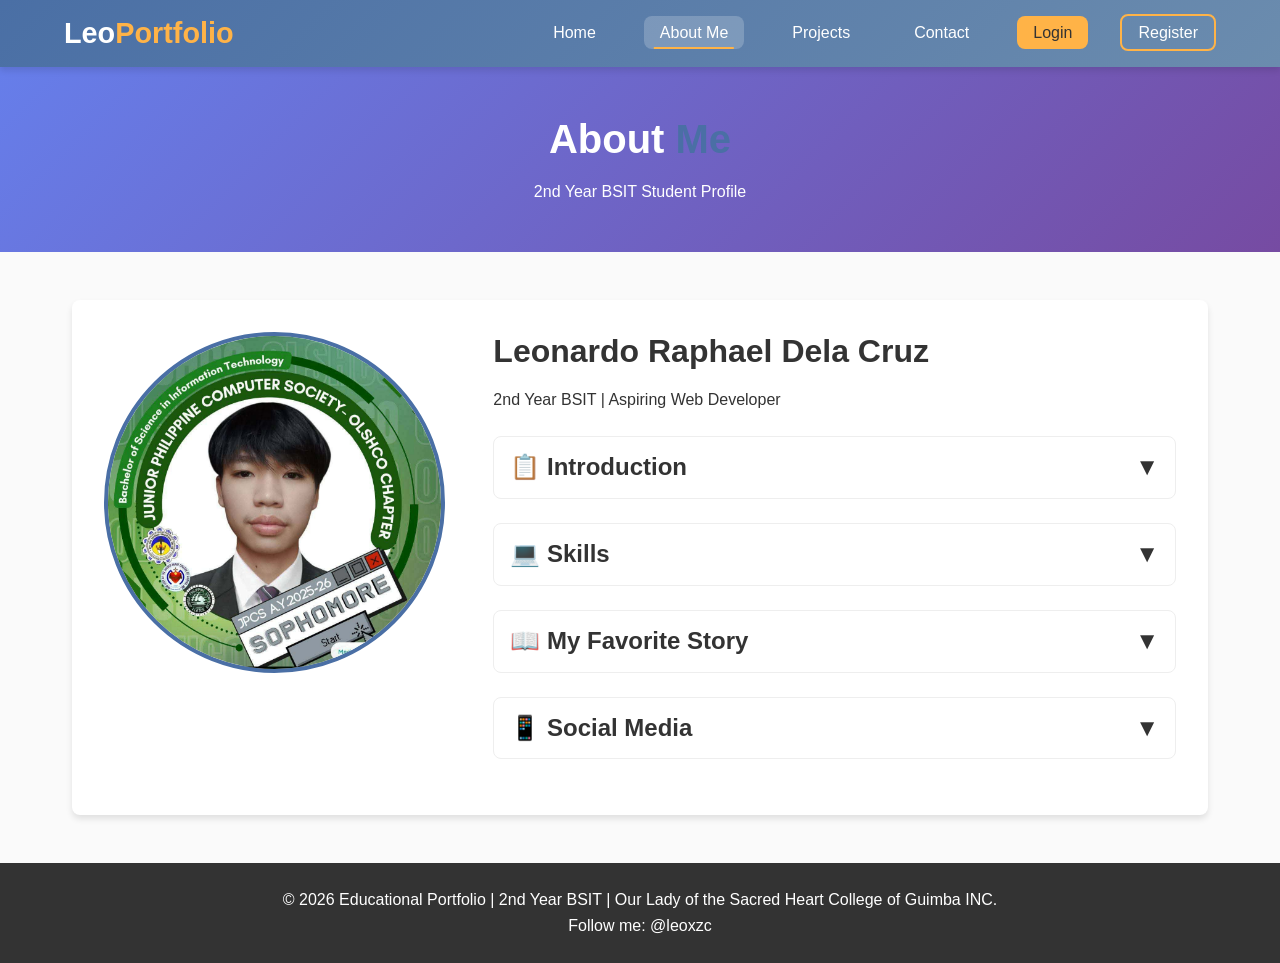
==== about.html @ 40b5273d "Add files via upload" ====
<!DOCTYPE html>
<html lang="en">
<head>
    <meta charset="UTF-8">
    <meta name="viewport" content="width=device-width, initial-scale=1.0">
    <title>About Me | Educational Portfolio</title>
    
    <!-- DISABLE CACHE -->
    <meta http-equiv="Cache-Control" content="no-cache, no-store, must-revalidate">
    <meta http-equiv="Pragma" content="no-cache">
    <meta http-equiv="Expires" content="0">
    
    <!-- MINIFIED CSS -->
    <link rel="stylesheet" href="css/styles.min.css">
</head>
<body>
    <header>
        <nav class="navbar">
            <div class="logo">
                <h2>Leo<span>Portfolio</span></h2>
            </div>
            <ul class="nav-links">
                <li><a href="index.html">Home</a></li>
                <li><a href="about.html" class="active">About Me</a></li>
                <li><a href="projects.html">Projects</a></li>
                <li><a href="contact.html">Contact</a></li>
                <li><a href="login.html" class="login-btn">Login</a></li>
                <li><a href="register.html" class="register-btn">Register</a></li>
            </ul>
            <div class="burger">
                <div class="line1"></div>
                <div class="line2"></div>
                <div class="line3"></div>
            </div>
        </nav>
    </header>

    <main>
        <section class="page-header">
            <h1>About <span class="highlight">Me</span></h1>
            <p>2nd Year BSIT Student Profile</p>
        </section>

        <section class="about-content">
            <div class="profile-card">
                <div class="profile-image">
                    <img src="images/profile.jpg" alt="Profile Picture" onerror="this.src='https://via.placeholder.com/300'">
                </div>
                <div class="profile-info">
                    <h2>Leonardo Raphael Dela Cruz</h2>
                    <p class="subtitle">2nd Year BSIT | Aspiring Web Developer</p>
                    
                    <div class="info-section" onclick="toggleSection(this)">
                        <h3>📋 Introduction <span class="toggle-icon">▼</span></h3>
                        <div class="section-content">
                            <p>I'm a 2nd Year BSIT student at Our Lady of the Sacred Heart College of Guimba INC. learning web development. This portfolio is part of my Web Systems course activity. I'm passionate about creating beautiful and functional websites that make a difference.</p>
                        </div>
                    </div>

                    <div class="info-section" onclick="toggleSection(this)">
                        <h3>💻 Skills <span class="toggle-icon">▼</span></h3>
                        <div class="section-content">
                            <ul class="skills-list">
                                <li>HTML5 & Semantic Markup</li>
                                <li>CSS3 & Flexbox/Grid</li>
                                <li>Responsive Web Design</li>
                                <li>JavaScript & DOM Manipulation</li>
                                <li>Basic PHP</li>
                                <li>Web Accessibility</li>
                            </ul>
                        </div>
                    </div>

                    <div class="info-section" onclick="toggleSection(this)">
                        <h3>📖 My Favorite Story <span class="toggle-icon">▼</span></h3>
                        <div class="section-content">
                            <p>"The Brave Little Seed" is my favorite story. It teaches us that even the smallest among us can achieve great things with courage and determination. The story of Lumo reminds me to keep pushing forward in my 2nd year studies.</p>
                            <a href="index.html#story-section" class="read-more">Read the story →</a>
                        </div>
                    </div>

                    <div class="info-section" onclick="toggleSection(this)">
                        <h3>📱 Social Media <span class="toggle-icon">▼</span></h3>
                        <div class="section-content">
                            <p>Follow me: @leoxzc</p>
                            <p>School: Our Lady of the Sacred Heart College of Guimba INC.</p>
                        </div>
                    </div>
                </div>
            </div>
        </section>
    </main>

    <footer>
        <p>© 2026 Educational Portfolio | 2nd Year BSIT | Our Lady of the Sacred Heart College of Guimba INC.</p>
        <p>Follow me: @leoxzc</p>
    </footer>

    <!-- MINIFIED JS -->
    <script src="js/script.min.js"></script>
</body>
</html>
---- css/styles.min.css ----
*{margin:0;padding:0;box-sizing:border-box}:root{--primary-color:#4a6fa5;--secondary-color:#6b8cae;--accent-color:#ffb347;--dark-color:#333;--light-color:#f4f4f4;--success-color:#28a745;--error-color:#dc3545;--text-color:#333;--border-radius:8px;--box-shadow:0 4px 6px rgba(0,0,0,0.1);--transition:all 0.3s ease}body{font-family:'Segoe UI',Tahoma,Geneva,Verdana,sans-serif;line-height:1.6;color:var(--text-color);background-color:#fafafa;min-height:100vh;display:flex;flex-direction:column}main{flex:1}h1,h2,h3,h4{margin-bottom:1rem;line-height:1.2}h1{font-size:2.5rem}h2{font-size:2rem}h3{font-size:1.5rem}.highlight{color:var(--primary-color);position:relative;display:inline-block}.highlight::after{content:'';position:absolute;bottom:0;left:0;width:100%;height:3px;background:var(--accent-color);transform:scaleX(0);transition:transform 0.3s ease}.highlight:hover::after{transform:scaleX(1)}.navbar{background:linear-gradient(135deg,var(--primary-color),var(--secondary-color));color:#fff;padding:1rem 5%;display:flex;justify-content:space-between;align-items:center;position:sticky;top:0;z-index:1000;box-shadow:var(--box-shadow)}.logo h2{font-size:1.8rem;margin:0}.logo span{color:var(--accent-color);font-weight:700}.nav-links{display:flex;list-style:none;gap:2rem}.nav-links a{color:#fff;text-decoration:none;font-weight:500;padding:0.5rem 1rem;border-radius:var(--border-radius);transition:var(--transition);position:relative}.nav-links a:hover,.nav-links a.active{background-color:rgba(255,255,255,0.2)}.nav-links a::before{content:'';position:absolute;bottom:0;left:50%;transform:translateX(-50%);width:0;height:2px;background-color:var(--accent-color);transition:width 0.3s ease}.nav-links a:hover::before,.nav-links a.active::before{width:80%}.login-btn{background-color:var(--accent-color);color:var(--dark-color)!important;font-weight:700}.login-btn:hover{background-color:#ffa01e!important;color:var(--dark-color)!important}.register-btn{background-color:transparent;border:2px solid var(--accent-color);color:#fff!important}.register-btn:hover{background-color:var(--accent-color);color:var(--dark-color)!important}.burger{display:none;cursor:pointer}.burger div{width:25px;height:3px;background-color:#fff;margin:5px;transition:var(--transition)}.hero{background:linear-gradient(rgba(0,0,0,0.7),rgba(0,0,0,0.7)),url('../images/hero-bg.jpg');background-size:cover;background-position:center;color:#fff;text-align:center;padding:5rem 2rem}.hero-content h1{font-size:3rem;margin-bottom:1rem;animation:fadeInUp 1s ease}.hero-content p{font-size:1.2rem;margin-bottom:2rem;animation:fadeInUp 1s ease 0.2s both}@keyframes fadeInUp{from{opacity:0;transform:translateY(20px)}to{opacity:1;transform:translateY(0)}}.btn{display:inline-block;padding:0.8rem 1.5rem;border:none;border-radius:var(--border-radius);cursor:pointer;text-decoration:none;font-weight:600;transition:var(--transition);margin:0.5rem}.primary-btn{background-color:var(--primary-color);color:#fff}.primary-btn:hover{background-color:#3d5a8a;transform:translateY(-2px);box-shadow:0 6px 12px rgba(0,0,0,0.2)}.secondary-btn{background-color:transparent;color:#fff;border:2px solid #fff}.secondary-btn:hover{background-color:#fff;color:var(--primary-color);transform:translateY(-2px)}.small-btn{padding:0.5rem 1rem;font-size:0.9rem}.features{display:grid;grid-template-columns:repeat(auto-fit,minmax(300px,1fr));gap:2rem;padding:4rem 5%;background-color:#fff}.feature-card{background:#fff;padding:2rem;border-radius:var(--border-radius);box-shadow:var(--box-shadow);cursor:pointer;transition:var(--transition);border:1px solid #eee}.feature-card:hover{transform:translateY(-5px);box-shadow:0 8px 16px rgba(0,0,0,0.1)}.feature-card h3{color:var(--primary-color);margin-bottom:1rem}.card-content{max-height:0;overflow:hidden;transition:max-height 0.3s ease-out}.card-content.show{max-height:200px;margin-top:1rem}.card-content.hidden{display:none}.story-preview{padding:4rem 5%;background:linear-gradient(135deg,#f5f7fa 0,#c3cfe2 100%)}.story-container{display:flex;align-items:center;gap:3rem;max-width:1200px;margin:0 auto}.story-image{flex:1;cursor:pointer;overflow:hidden;border-radius:var(--border-radius);box-shadow:var(--box-shadow)}.story-image img{width:100%;height:auto;transition:transform 0.5s ease}.story-image:hover img{transform:scale(1.05)}.story-text{flex:1}.page-header{text-align:center;padding:3rem 1rem;background:linear-gradient(135deg,#667eea 0,#764ba2 100%);color:#fff}.about-content{max-width:1200px;margin:3rem auto;padding:0 2rem}.profile-card{display:flex;gap:3rem;background:#fff;padding:2rem;border-radius:var(--border-radius);box-shadow:var(--box-shadow)}.profile-image{flex:1}.profile-image img{width:100%;border-radius:50%;border:4px solid var(--primary-color)}.profile-info{flex:2}.info-section{margin:1.5rem 0;padding:1rem;border:1px solid #eee;border-radius:var(--border-radius);cursor:pointer;transition:var(--transition)}.info-section:hover{background-color:#f9f9f9}.info-section h3{display:flex;justify-content:space-between;align-items:center;margin:0}.section-content{max-height:0;overflow:hidden;transition:max-height 0.3s ease-out}.section-content.show{max-height:300px;margin-top:1rem}.projects-grid{display:grid;grid-template-columns:repeat(auto-fit,minmax(350px,1fr));gap:2rem;padding:4rem 5%;background-color:#fff}.project-card{background:#fff;padding:2rem;border-radius:var(--border-radius);box-shadow:var(--box-shadow);position:relative;transition:var(--transition);border:1px solid #eee}.project-card:hover{transform:translateY(-5px);box-shadow:0 12px 24px rgba(0,0,0,0.15)}.project-badge{position:absolute;top:1rem;right:1rem;background:var(--accent-color);color:var(--dark-color);padding:0.3rem 0.8rem;border-radius:20px;font-size:0.8rem;font-weight:700}.project-tech{margin:1rem 0;display:flex;gap:0.5rem;flex-wrap:wrap}.project-tech span{background:#e9ecef;padding:0.2rem 0.8rem;border-radius:15px;font-size:0.8rem}.project-details{margin-top:1rem;padding:1rem;background:#f8f9fa;border-radius:var(--border-radius)}.project-details.hidden{display:none}.filter-section{text-align:center;padding:2rem}.filter-buttons{display:flex;justify-content:center;gap:1rem;margin-top:1rem}.filter-btn{padding:0.5rem 1.5rem;border:2px solid var(--primary-color);background:0 0;color:var(--primary-color);border-radius:25px;cursor:pointer;transition:var(--transition);font-weight:600}.filter-btn:hover,.filter-btn.active{background:var(--primary-color);color:#fff}.contact-container{display:grid;grid-template-columns:1fr 2fr;gap:3rem;max-width:1200px;margin:3rem auto;padding:0 2rem}.contact-info{display:flex;flex-direction:column;gap:1.5rem}.info-card{background:#fff;padding:2rem;border-radius:var(--border-radius);box-shadow:var(--box-shadow);text-align:center;transition:var(--transition)}.info-card:hover{transform:translateY(-5px);box-shadow:0 8px 16px rgba(0,0,0,0.1)}.info-card h3{color:var(--primary-color);margin-bottom:0.5rem}.contact-form-container{background:#fff;padding:2rem;border-radius:var(--border-radius);box-shadow:var(--box-shadow)}.form-group{margin-bottom:1.5rem}.form-group label{display:block;margin-bottom:0.5rem;font-weight:600;color:var(--dark-color)}.form-group input,.form-group textarea,.form-group select{width:100%;padding:0.8rem;border:2px solid #ddd;border-radius:var(--border-radius);transition:var(--transition);font-family:inherit}.form-group input:focus,.form-group textarea:focus,.form-group select:focus{outline:0;border-color:var(--primary-color);box-shadow:0 0 0 3px rgba(74,111,165,0.2)}.form-group input.error,.form-group textarea.error{border-color:var(--error-color)}.error-message{color:var(--error-color);font-size:0.85rem;margin-top:0.3rem;display:block}.success-message{background:var(--success-color);color:#fff;padding:1rem;border-radius:var(--border-radius);margin-top:1rem;text-align:center}.story-full{padding:4rem 5%;background:linear-gradient(135deg,#f5f7fa 0,#c3cfe2 100%)}.story-header{text-align:center;margin-bottom:3rem}.story-header h1{font-size:2.5rem;color:var(--primary-color);margin-bottom:0.5rem}.story-subtitle{font-size:1.2rem;color:var(--secondary-color)}.story-content{max-width:900px;margin:0 auto}.story-image-large{margin-bottom:2rem;border-radius:var(--border-radius);overflow:hidden;box-shadow:var(--box-shadow);cursor:pointer;position:relative}.story-image-large img{width:100%;height:auto;transition:transform 0.5s ease}.story-image-large:hover img{transform:scale(1.05)}.image-caption{text-align:center;margin-top:0.5rem;color:var(--primary-color);font-style:italic}.story-part{margin:1.5rem 0;padding:1.5rem;background:#fff;border-radius:var(--border-radius);box-shadow:var(--box-shadow);cursor:pointer;transition:var(--transition);border-left:4px solid transparent}.story-part:hover{transform:translateX(10px);border-left-color:var(--primary-color)}.story-part h3{display:flex;justify-content:space-between;align-items:center;margin:0;color:var(--primary-color)}.story-part-content{max-height:0;overflow:hidden;transition:max-height 0.5s ease-out}.story-part-content.show{max-height:500px;margin-top:1.5rem}.story-navigation{display:flex;justify-content:center;align-items:center;gap:2rem;margin:3rem 0}.story-moral{text-align:center;padding:2rem;background:linear-gradient(135deg,#667eea 0,#764ba2 100%);color:#fff;border-radius:var(--border-radius);margin:2rem 0}.story-quiz{background:#fff;padding:2rem;border-radius:var(--border-radius);box-shadow:var(--box-shadow);margin:2rem 0}.quiz-options{display:flex;gap:1rem;justify-content:center;margin:1rem 0}.quiz-option{padding:1rem 2rem;border:2px solid var(--primary-color);background:0 0;color:var(--primary-color);border-radius:var(--border-radius);cursor:pointer;transition:var(--transition);font-weight:600}.quiz-option:hover{background:var(--primary-color);color:#fff}.quiz-option.correct{background:var(--success-color);border-color:var(--success-color);color:#fff}.quiz-option.incorrect{background:var(--error-color);border-color:var(--error-color);color:#fff}.auth-container{display:flex;justify-content:center;align-items:center;min-height:calc(100vh - 200px);padding:2rem;background:linear-gradient(135deg,#f5f7fa 0,#c3cfe2 100%)}.auth-card{background:#fff;padding:2.5rem;border-radius:var(--border-radius);box-shadow:0 8px 24px rgba(0,0,0,0.15);width:100%;max-width:450px}.auth-card h2{text-align:center;color:var(--primary-color);margin-bottom:2rem}.auth-link{text-align:center;margin-top:1.5rem}.auth-link a{color:var(--primary-color);text-decoration:none;font-weight:600}.auth-link a:hover{text-decoration:underline}.auth-alternatives{text-align:center;margin-top:1.5rem;padding-top:1.5rem;border-top:1px solid #eee}.google-btn{background:#db4437;color:#fff;width:100%;margin-top:0.5rem}.google-btn:hover{background:#c23321}.message-box{margin-top:1rem;padding:1rem;border-radius:var(--border-radius);text-align:center}.message-box.success{background:var(--success-color);color:#fff}.message-box.error{background:var(--error-color);color:#fff}.hidden{display:none}footer{background:var(--dark-color);color:#fff;text-align:center;padding:1.5rem;margin-top:auto}.scroll-top-btn{position:fixed;bottom:20px;right:20px;width:50px;height:50px;border-radius:50%;background:var(--primary-color);color:#fff;border:none;cursor:pointer;display:none;font-size:24px;box-shadow:0 4px 6px rgba(0,0,0,0.1);z-index:999;transition:all 0.3s ease}.scroll-top-btn:hover{background:var(--secondary-color);transform:scale(1.1)}@media screen and (max-width:768px){h1{font-size:2rem}h2{font-size:1.5rem}.nav-links{position:absolute;right:0;top:70px;background:linear-gradient(135deg,var(--primary-color),var(--secondary-color));flex-direction:column;width:100%;align-items:center;padding:2rem 0;transform:translateY(-150%);transition:transform 0.3s ease-in;box-shadow:0 4px 6px rgba(0,0,0,0.1)}.nav-links.active{transform:translateY(0)}.burger{display:block}.story-container,.profile-card,.contact-container{flex-direction:column;grid-template-columns:1fr}.profile-card{flex-direction:column}.quiz-options{flex-direction:column}.hero-content h1{font-size:2rem}}@media (prefers-reduced-motion:reduce){*{animation-duration:.01ms!important;animation-iteration-count:1!important;transition-duration:.01ms!important}}:focus{outline:3px solid var(--accent-color);outline-offset:2px}.skip-link{position:absolute;top:-40px;left:0;background:var(--primary-color);color:#fff;padding:8px;z-index:1001}.skip-link:focus{top:0}
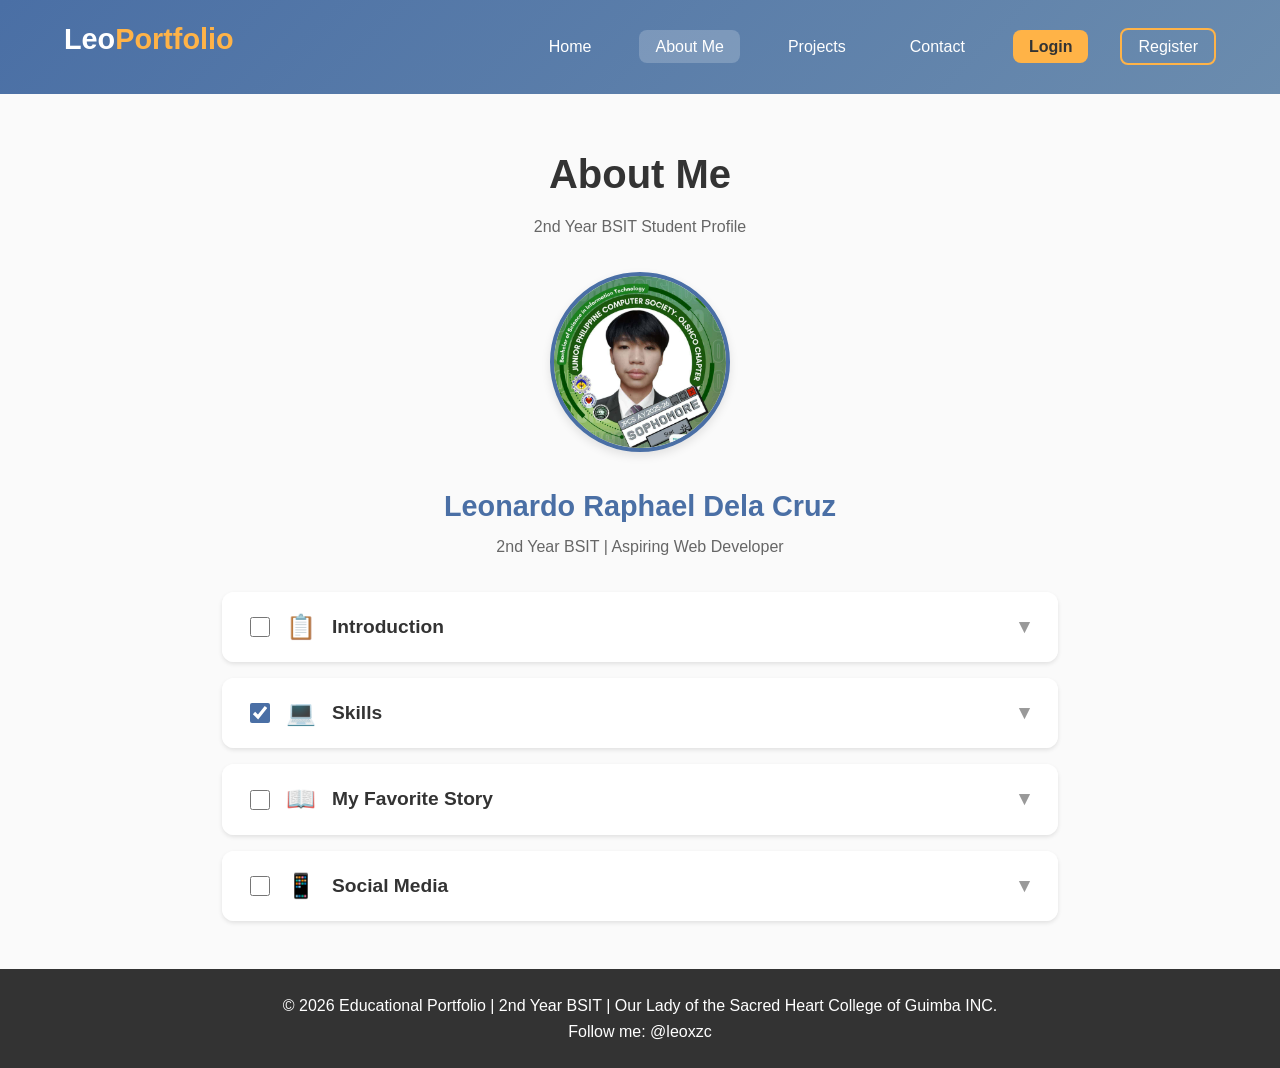
==== commit 4e37cb63: "Add files via upload Initial commit - all files" ====
--- a/about.html
+++ b/about.html
@@ -4,14 +4,128 @@
     <meta charset="UTF-8">
     <meta name="viewport" content="width=device-width, initial-scale=1.0">
     <title>About Me | Educational Portfolio</title>
-    
-    <!-- DISABLE CACHE -->
     <meta http-equiv="Cache-Control" content="no-cache, no-store, must-revalidate">
-    <meta http-equiv="Pragma" content="no-cache">
-    <meta http-equiv="Expires" content="0">
-    
-    <!-- MINIFIED CSS -->
     <link rel="stylesheet" href="css/styles.min.css">
+    <style>
+        .about-container {
+            max-width: 900px;
+            margin: 3rem auto;
+            padding: 0 2rem;
+        }
+        .about-header {
+            text-align: center;
+            margin-bottom: 2rem;
+        }
+        .about-header h1 {
+            font-size: 2.5rem;
+            color: #333;
+            margin-bottom: 0.5rem;
+        }
+        .about-header .subtitle {
+            color: #666;
+            font-size: 1rem;
+        }
+        .profile-image {
+            text-align: center;
+            margin-bottom: 1.5rem;
+        }
+        .profile-image img {
+            width: 180px;
+            height: 180px;
+            border-radius: 50%;
+            object-fit: cover;
+            border: 4px solid #4a6fa5;
+            box-shadow: 0 4px 10px rgba(0,0,0,0.1);
+        }
+        .profile-info {
+            text-align: center;
+            margin-bottom: 2rem;
+        }
+        .profile-info h2 {
+            color: #4a6fa5;
+            font-size: 1.8rem;
+            margin-bottom: 0.3rem;
+        }
+        .profile-info p {
+            color: #666;
+            font-size: 1rem;
+        }
+        .about-section {
+            background: white;
+            border-radius: 12px;
+            margin-bottom: 1rem;
+            box-shadow: 0 2px 4px rgba(0,0,0,0.1);
+            overflow: hidden;
+        }
+        .section-header {
+            display: flex;
+            align-items: center;
+            padding: 1rem 1.5rem;
+            cursor: pointer;
+            background: white;
+            transition: background 0.3s;
+            border-left: 4px solid transparent;
+        }
+        .section-header:hover {
+            background: #f8f9ff;
+            border-left-color: #4a6fa5;
+        }
+        .section-header .icon {
+            font-size: 1.5rem;
+            margin-right: 1rem;
+        }
+        .section-header h3 {
+            flex: 1;
+            margin: 0;
+            font-size: 1.2rem;
+            color: #333;
+        }
+        .section-header .toggle-icon {
+            font-size: 1.2rem;
+            color: #999;
+            transition: transform 0.3s;
+        }
+        .section-header .toggle-icon.rotated {
+            transform: rotate(180deg);
+        }
+        .section-header .checkbox {
+            width: 20px;
+            height: 20px;
+            margin-right: 1rem;
+            cursor: pointer;
+            accent-color: #4a6fa5;
+        }
+        .section-content {
+            display: none;
+            padding: 1rem 1.5rem 1.5rem 1.5rem;
+            border-top: 1px solid #eee;
+            background: #fafafa;
+        }
+        .section-content.show {
+            display: block;
+        }
+        .section-content p {
+            line-height: 1.8;
+            color: #444;
+        }
+        .section-content ul {
+            padding-left: 1.5rem;
+        }
+        .section-content li {
+            padding: 0.3rem 0;
+            color: #444;
+        }
+        .read-more {
+            display: inline-block;
+            margin-top: 0.5rem;
+            color: #4a6fa5;
+            text-decoration: none;
+            font-weight: 600;
+        }
+        .read-more:hover {
+            text-decoration: underline;
+        }
+    </style>
 </head>
 <body>
     <header>
@@ -36,59 +150,83 @@
     </header>
 
     <main>
-        <section class="page-header">
-            <h1>About <span class="highlight">Me</span></h1>
-            <p>2nd Year BSIT Student Profile</p>
-        </section>
-
-        <section class="about-content">
-            <div class="profile-card">
-                <div class="profile-image">
-                    <img src="images/profile.jpg" alt="Profile Picture" onerror="this.src='https://via.placeholder.com/300'">
-                </div>
-                <div class="profile-info">
-                    <h2>Leonardo Raphael Dela Cruz</h2>
-                    <p class="subtitle">2nd Year BSIT | Aspiring Web Developer</p>
-                    
-                    <div class="info-section" onclick="toggleSection(this)">
-                        <h3>📋 Introduction <span class="toggle-icon">▼</span></h3>
-                        <div class="section-content">
-                            <p>I'm a 2nd Year BSIT student at Our Lady of the Sacred Heart College of Guimba INC. learning web development. This portfolio is part of my Web Systems course activity. I'm passionate about creating beautiful and functional websites that make a difference.</p>
-                        </div>
-                    </div>
-
-                    <div class="info-section" onclick="toggleSection(this)">
-                        <h3>💻 Skills <span class="toggle-icon">▼</span></h3>
-                        <div class="section-content">
-                            <ul class="skills-list">
-                                <li>HTML5 & Semantic Markup</li>
-                                <li>CSS3 & Flexbox/Grid</li>
-                                <li>Responsive Web Design</li>
-                                <li>JavaScript & DOM Manipulation</li>
-                                <li>Basic PHP</li>
-                                <li>Web Accessibility</li>
-                            </ul>
-                        </div>
-                    </div>
-
-                    <div class="info-section" onclick="toggleSection(this)">
-                        <h3>📖 My Favorite Story <span class="toggle-icon">▼</span></h3>
-                        <div class="section-content">
-                            <p>"The Brave Little Seed" is my favorite story. It teaches us that even the smallest among us can achieve great things with courage and determination. The story of Lumo reminds me to keep pushing forward in my 2nd year studies.</p>
-                            <a href="index.html#story-section" class="read-more">Read the story →</a>
-                        </div>
-                    </div>
-
-                    <div class="info-section" onclick="toggleSection(this)">
-                        <h3>📱 Social Media <span class="toggle-icon">▼</span></h3>
-                        <div class="section-content">
-                            <p>Follow me: @leoxzc</p>
-                            <p>School: Our Lady of the Sacred Heart College of Guimba INC.</p>
-                        </div>
-                    </div>
-                </div>
-            </div>
-        </section>
+        <div class="about-container">
+            <div class="about-header">
+                <h1>About Me</h1>
+                <p class="subtitle">2nd Year BSIT Student Profile</p>
+            </div>
+
+            <!-- PROFILE IMAGE -->
+            <div class="profile-image">
+                <img src="images/profile.jpg" alt="Profile Picture" onerror="this.src='https://via.placeholder.com/180x180?text=Profile'">
+            </div>
+
+            <div class="profile-info">
+                <h2>Leonardo Raphael Dela Cruz</h2>
+                <p>2nd Year BSIT | Aspiring Web Developer</p>
+            </div>
+
+            <!-- INTRODUCTION SECTION -->
+            <div class="about-section">
+                <div class="section-header" onclick="toggleSection(this)">
+                    <input type="checkbox" class="checkbox" onclick="event.stopPropagation()">
+                    <span class="icon">📋</span>
+                    <h3>Introduction</h3>
+                    <span class="toggle-icon">▼</span>
+                </div>
+                <div class="section-content">
+                    <p>I'm a 2nd Year BSIT student at Our Lady of the Sacred Heart College of Guimba INC. learning web development. This portfolio is part of my Web Systems course activity. I'm passionate about creating beautiful and functional websites that make a difference.</p>
+                </div>
+            </div>
+
+            <!-- SKILLS SECTION -->
+            <div class="about-section">
+                <div class="section-header" onclick="toggleSection(this)">
+                    <input type="checkbox" class="checkbox" checked onclick="event.stopPropagation()">
+                    <span class="icon">💻</span>
+                    <h3>Skills</h3>
+                    <span class="toggle-icon">▼</span>
+                </div>
+                <div class="section-content">
+                    <ul>
+                        <li>HTML5 & Semantic Markup</li>
+                        <li>CSS3 & Flexbox/Grid</li>
+                        <li>Responsive Web Design</li>
+                        <li>JavaScript & DOM Manipulation</li>
+                        <li>Basic PHP</li>
+                        <li>Web Accessibility</li>
+                    </ul>
+                </div>
+            </div>
+
+            <!-- MY FAVORITE STORY SECTION -->
+            <div class="about-section">
+                <div class="section-header" onclick="toggleSection(this)">
+                    <input type="checkbox" class="checkbox" onclick="event.stopPropagation()">
+                    <span class="icon">📖</span>
+                    <h3>My Favorite Story</h3>
+                    <span class="toggle-icon">▼</span>
+                </div>
+                <div class="section-content">
+                    <p>"The Brave Little Seed" is my favorite story. It teaches us that even the smallest among us can achieve great things with courage and determination.</p>
+                    <a href="story.html" class="read-more">Read the story →</a>
+                </div>
+            </div>
+
+            <!-- SOCIAL MEDIA SECTION -->
+            <div class="about-section">
+                <div class="section-header" onclick="toggleSection(this)">
+                    <input type="checkbox" class="checkbox" onclick="event.stopPropagation()">
+                    <span class="icon">📱</span>
+                    <h3>Social Media</h3>
+                    <span class="toggle-icon">▼</span>
+                </div>
+                <div class="section-content">
+                    <p>Follow me: @leoxzc</p>
+                    <p>School: Our Lady of the Sacred Heart College of Guimba INC.</p>
+                </div>
+            </div>
+        </div>
     </main>
 
     <footer>
@@ -96,7 +234,23 @@
         <p>Follow me: @leoxzc</p>
     </footer>
 
-    <!-- MINIFIED JS -->
     <script src="js/script.min.js"></script>
+    <script>
+        function toggleSection(header) {
+            const content = header.nextElementSibling;
+            const icon = header.querySelector('.toggle-icon');
+            
+            if (content) {
+                content.classList.toggle('show');
+                if (icon) {
+                    icon.classList.toggle('rotated');
+                }
+            }
+        }
+
+        document.querySelector('.burger')?.addEventListener('click', function() {
+            document.querySelector('.nav-links').classList.toggle('active');
+        });
+    </script>
 </body>
 </html>
--- a/css/styles.min.css
+++ b/css/styles.min.css
@@ -1 +1 @@
-*{margin:0;padding:0;box-sizing:border-box}:root{--primary-color:#4a6fa5;--secondary-color:#6b8cae;--accent-color:#ffb347;--dark-color:#333;--light-color:#f4f4f4;--success-color:#28a745;--error-color:#dc3545;--text-color:#333;--border-radius:8px;--box-shadow:0 4px 6px rgba(0,0,0,0.1);--transition:all 0.3s ease}body{font-family:'Segoe UI',Tahoma,Geneva,Verdana,sans-serif;line-height:1.6;color:var(--text-color);background-color:#fafafa;min-height:100vh;display:flex;flex-direction:column}main{flex:1}h1,h2,h3,h4{margin-bottom:1rem;line-height:1.2}h1{font-size:2.5rem}h2{font-size:2rem}h3{font-size:1.5rem}.highlight{color:var(--primary-color);position:relative;display:inline-block}.highlight::after{content:'';position:absolute;bottom:0;left:0;width:100%;height:3px;background:var(--accent-color);transform:scaleX(0);transition:transform 0.3s ease}.highlight:hover::after{transform:scaleX(1)}.navbar{background:linear-gradient(135deg,var(--primary-color),var(--secondary-color));color:#fff;padding:1rem 5%;display:flex;justify-content:space-between;align-items:center;position:sticky;top:0;z-index:1000;box-shadow:var(--box-shadow)}.logo h2{font-size:1.8rem;margin:0}.logo span{color:var(--accent-color);font-weight:700}.nav-links{display:flex;list-style:none;gap:2rem}.nav-links a{color:#fff;text-decoration:none;font-weight:500;padding:0.5rem 1rem;border-radius:var(--border-radius);transition:var(--transition);position:relative}.nav-links a:hover,.nav-links a.active{background-color:rgba(255,255,255,0.2)}.nav-links a::before{content:'';position:absolute;bottom:0;left:50%;transform:translateX(-50%);width:0;height:2px;background-color:var(--accent-color);transition:width 0.3s ease}.nav-links a:hover::before,.nav-links a.active::before{width:80%}.login-btn{background-color:var(--accent-color);color:var(--dark-color)!important;font-weight:700}.login-btn:hover{background-color:#ffa01e!important;color:var(--dark-color)!important}.register-btn{background-color:transparent;border:2px solid var(--accent-color);color:#fff!important}.register-btn:hover{background-color:var(--accent-color);color:var(--dark-color)!important}.burger{display:none;cursor:pointer}.burger div{width:25px;height:3px;background-color:#fff;margin:5px;transition:var(--transition)}.hero{background:linear-gradient(rgba(0,0,0,0.7),rgba(0,0,0,0.7)),url('../images/hero-bg.jpg');background-size:cover;background-position:center;color:#fff;text-align:center;padding:5rem 2rem}.hero-content h1{font-size:3rem;margin-bottom:1rem;animation:fadeInUp 1s ease}.hero-content p{font-size:1.2rem;margin-bottom:2rem;animation:fadeInUp 1s ease 0.2s both}@keyframes fadeInUp{from{opacity:0;transform:translateY(20px)}to{opacity:1;transform:translateY(0)}}.btn{display:inline-block;padding:0.8rem 1.5rem;border:none;border-radius:var(--border-radius);cursor:pointer;text-decoration:none;font-weight:600;transition:var(--transition);margin:0.5rem}.primary-btn{background-color:var(--primary-color);color:#fff}.primary-btn:hover{background-color:#3d5a8a;transform:translateY(-2px);box-shadow:0 6px 12px rgba(0,0,0,0.2)}.secondary-btn{background-color:transparent;color:#fff;border:2px solid #fff}.secondary-btn:hover{background-color:#fff;color:var(--primary-color);transform:translateY(-2px)}.small-btn{padding:0.5rem 1rem;font-size:0.9rem}.features{display:grid;grid-template-columns:repeat(auto-fit,minmax(300px,1fr));gap:2rem;padding:4rem 5%;background-color:#fff}.feature-card{background:#fff;padding:2rem;border-radius:var(--border-radius);box-shadow:var(--box-shadow);cursor:pointer;transition:var(--transition);border:1px solid #eee}.feature-card:hover{transform:translateY(-5px);box-shadow:0 8px 16px rgba(0,0,0,0.1)}.feature-card h3{color:var(--primary-color);margin-bottom:1rem}.card-content{max-height:0;overflow:hidden;transition:max-height 0.3s ease-out}.card-content.show{max-height:200px;margin-top:1rem}.card-content.hidden{display:none}.story-preview{padding:4rem 5%;background:linear-gradient(135deg,#f5f7fa 0,#c3cfe2 100%)}.story-container{display:flex;align-items:center;gap:3rem;max-width:1200px;margin:0 auto}.story-image{flex:1;cursor:pointer;overflow:hidden;border-radius:var(--border-radius);box-shadow:var(--box-shadow)}.story-image img{width:100%;height:auto;transition:transform 0.5s ease}.story-image:hover img{transform:scale(1.05)}.story-text{flex:1}.page-header{text-align:center;padding:3rem 1rem;background:linear-gradient(135deg,#667eea 0,#764ba2 100%);color:#fff}.about-content{max-width:1200px;margin:3rem auto;padding:0 2rem}.profile-card{display:flex;gap:3rem;background:#fff;padding:2rem;border-radius:var(--border-radius);box-shadow:var(--box-shadow)}.profile-image{flex:1}.profile-image img{width:100%;border-radius:50%;border:4px solid var(--primary-color)}.profile-info{flex:2}.info-section{margin:1.5rem 0;padding:1rem;border:1px solid #eee;border-radius:var(--border-radius);cursor:pointer;transition:var(--transition)}.info-section:hover{background-color:#f9f9f9}.info-section h3{display:flex;justify-content:space-between;align-items:center;margin:0}.section-content{max-height:0;overflow:hidden;transition:max-height 0.3s ease-out}.section-content.show{max-height:300px;margin-top:1rem}.projects-grid{display:grid;grid-template-columns:repeat(auto-fit,minmax(350px,1fr));gap:2rem;padding:4rem 5%;background-color:#fff}.project-card{background:#fff;padding:2rem;border-radius:var(--border-radius);box-shadow:var(--box-shadow);position:relative;transition:var(--transition);border:1px solid #eee}.project-card:hover{transform:translateY(-5px);box-shadow:0 12px 24px rgba(0,0,0,0.15)}.project-badge{position:absolute;top:1rem;right:1rem;background:var(--accent-color);color:var(--dark-color);padding:0.3rem 0.8rem;border-radius:20px;font-size:0.8rem;font-weight:700}.project-tech{margin:1rem 0;display:flex;gap:0.5rem;flex-wrap:wrap}.project-tech span{background:#e9ecef;padding:0.2rem 0.8rem;border-radius:15px;font-size:0.8rem}.project-details{margin-top:1rem;padding:1rem;background:#f8f9fa;border-radius:var(--border-radius)}.project-details.hidden{display:none}.filter-section{text-align:center;padding:2rem}.filter-buttons{display:flex;justify-content:center;gap:1rem;margin-top:1rem}.filter-btn{padding:0.5rem 1.5rem;border:2px solid var(--primary-color);background:0 0;color:var(--primary-color);border-radius:25px;cursor:pointer;transition:var(--transition);font-weight:600}.filter-btn:hover,.filter-btn.active{background:var(--primary-color);color:#fff}.contact-container{display:grid;grid-template-columns:1fr 2fr;gap:3rem;max-width:1200px;margin:3rem auto;padding:0 2rem}.contact-info{display:flex;flex-direction:column;gap:1.5rem}.info-card{background:#fff;padding:2rem;border-radius:var(--border-radius);box-shadow:var(--box-shadow);text-align:center;transition:var(--transition)}.info-card:hover{transform:translateY(-5px);box-shadow:0 8px 16px rgba(0,0,0,0.1)}.info-card h3{color:var(--primary-color);margin-bottom:0.5rem}.contact-form-container{background:#fff;padding:2rem;border-radius:var(--border-radius);box-shadow:var(--box-shadow)}.form-group{margin-bottom:1.5rem}.form-group label{display:block;margin-bottom:0.5rem;font-weight:600;color:var(--dark-color)}.form-group input,.form-group textarea,.form-group select{width:100%;padding:0.8rem;border:2px solid #ddd;border-radius:var(--border-radius);transition:var(--transition);font-family:inherit}.form-group input:focus,.form-group textarea:focus,.form-group select:focus{outline:0;border-color:var(--primary-color);box-shadow:0 0 0 3px rgba(74,111,165,0.2)}.form-group input.error,.form-group textarea.error{border-color:var(--error-color)}.error-message{color:var(--error-color);font-size:0.85rem;margin-top:0.3rem;display:block}.success-message{background:var(--success-color);color:#fff;padding:1rem;border-radius:var(--border-radius);margin-top:1rem;text-align:center}.story-full{padding:4rem 5%;background:linear-gradient(135deg,#f5f7fa 0,#c3cfe2 100%)}.story-header{text-align:center;margin-bottom:3rem}.story-header h1{font-size:2.5rem;color:var(--primary-color);margin-bottom:0.5rem}.story-subtitle{font-size:1.2rem;color:var(--secondary-color)}.story-content{max-width:900px;margin:0 auto}.story-image-large{margin-bottom:2rem;border-radius:var(--border-radius);overflow:hidden;box-shadow:var(--box-shadow);cursor:pointer;position:relative}.story-image-large img{width:100%;height:auto;transition:transform 0.5s ease}.story-image-large:hover img{transform:scale(1.05)}.image-caption{text-align:center;margin-top:0.5rem;color:var(--primary-color);font-style:italic}.story-part{margin:1.5rem 0;padding:1.5rem;background:#fff;border-radius:var(--border-radius);box-shadow:var(--box-shadow);cursor:pointer;transition:var(--transition);border-left:4px solid transparent}.story-part:hover{transform:translateX(10px);border-left-color:var(--primary-color)}.story-part h3{display:flex;justify-content:space-between;align-items:center;margin:0;color:var(--primary-color)}.story-part-content{max-height:0;overflow:hidden;transition:max-height 0.5s ease-out}.story-part-content.show{max-height:500px;margin-top:1.5rem}.story-navigation{display:flex;justify-content:center;align-items:center;gap:2rem;margin:3rem 0}.story-moral{text-align:center;padding:2rem;background:linear-gradient(135deg,#667eea 0,#764ba2 100%);color:#fff;border-radius:var(--border-radius);margin:2rem 0}.story-quiz{background:#fff;padding:2rem;border-radius:var(--border-radius);box-shadow:var(--box-shadow);margin:2rem 0}.quiz-options{display:flex;gap:1rem;justify-content:center;margin:1rem 0}.quiz-option{padding:1rem 2rem;border:2px solid var(--primary-color);background:0 0;color:var(--primary-color);border-radius:var(--border-radius);cursor:pointer;transition:var(--transition);font-weight:600}.quiz-option:hover{background:var(--primary-color);color:#fff}.quiz-option.correct{background:var(--success-color);border-color:var(--success-color);color:#fff}.quiz-option.incorrect{background:var(--error-color);border-color:var(--error-color);color:#fff}.auth-container{display:flex;justify-content:center;align-items:center;min-height:calc(100vh - 200px);padding:2rem;background:linear-gradient(135deg,#f5f7fa 0,#c3cfe2 100%)}.auth-card{background:#fff;padding:2.5rem;border-radius:var(--border-radius);box-shadow:0 8px 24px rgba(0,0,0,0.15);width:100%;max-width:450px}.auth-card h2{text-align:center;color:var(--primary-color);margin-bottom:2rem}.auth-link{text-align:center;margin-top:1.5rem}.auth-link a{color:var(--primary-color);text-decoration:none;font-weight:600}.auth-link a:hover{text-decoration:underline}.auth-alternatives{text-align:center;margin-top:1.5rem;padding-top:1.5rem;border-top:1px solid #eee}.google-btn{background:#db4437;color:#fff;width:100%;margin-top:0.5rem}.google-btn:hover{background:#c23321}.message-box{margin-top:1rem;padding:1rem;border-radius:var(--border-radius);text-align:center}.message-box.success{background:var(--success-color);color:#fff}.message-box.error{background:var(--error-color);color:#fff}.hidden{display:none}footer{background:var(--dark-color);color:#fff;text-align:center;padding:1.5rem;margin-top:auto}.scroll-top-btn{position:fixed;bottom:20px;right:20px;width:50px;height:50px;border-radius:50%;background:var(--primary-color);color:#fff;border:none;cursor:pointer;display:none;font-size:24px;box-shadow:0 4px 6px rgba(0,0,0,0.1);z-index:999;transition:all 0.3s ease}.scroll-top-btn:hover{background:var(--secondary-color);transform:scale(1.1)}@media screen and (max-width:768px){h1{font-size:2rem}h2{font-size:1.5rem}.nav-links{position:absolute;right:0;top:70px;background:linear-gradient(135deg,var(--primary-color),var(--secondary-color));flex-direction:column;width:100%;align-items:center;padding:2rem 0;transform:translateY(-150%);transition:transform 0.3s ease-in;box-shadow:0 4px 6px rgba(0,0,0,0.1)}.nav-links.active{transform:translateY(0)}.burger{display:block}.story-container,.profile-card,.contact-container{flex-direction:column;grid-template-columns:1fr}.profile-card{flex-direction:column}.quiz-options{flex-direction:column}.hero-content h1{font-size:2rem}}@media (prefers-reduced-motion:reduce){*{animation-duration:.01ms!important;animation-iteration-count:1!important;transition-duration:.01ms!important}}:focus{outline:3px solid var(--accent-color);outline-offset:2px}.skip-link{position:absolute;top:-40px;left:0;background:var(--primary-color);color:#fff;padding:8px;z-index:1001}.skip-link:focus{top:0}+*{margin:0;padding:0;box-sizing:border-box}:root{--primary-color:#4a6fa5;--secondary-color:#6b8cae;--accent-color:#ffb347;--dark-color:#333;--success-color:#28a745;--error-color:#dc3545;--border-radius:8px;--box-shadow:0 4px 6px rgba(0,0,0,0.1);--transition:all 0.3s ease}body{font-family:'Segoe UI',sans-serif;line-height:1.6;color:#333;background:#fafafa;min-height:100vh;display:flex;flex-direction:column}main{flex:1}h1,h2,h3{margin-bottom:1rem}h1{font-size:2.5rem}h2{font-size:2rem}h3{font-size:1.5rem}.highlight{color:var(--primary-color)}.navbar{background:linear-gradient(135deg,var(--primary-color),var(--secondary-color));color:#fff;padding:1rem 5%;display:flex;justify-content:space-between;align-items:center;position:sticky;top:0;z-index:1000}.logo h2{font-size:1.8rem}.logo span{color:var(--accent-color)}.nav-links{display:flex;list-style:none;gap:2rem}.nav-links a{color:#fff;text-decoration:none;padding:0.5rem 1rem;border-radius:var(--border-radius)}.nav-links a:hover,.nav-links a.active{background:rgba(255,255,255,0.2)}.login-btn{background:var(--accent-color);color:var(--dark-color)!important;font-weight:700}.register-btn{background:transparent;border:2px solid var(--accent-color);color:#fff!important}.burger{display:none;cursor:pointer}.burger div{width:25px;height:3px;background:#fff;margin:5px}.hero{background:linear-gradient(rgba(0,0,0,0.7),rgba(0,0,0,0.7)),url('../images/hero-bg.jpg');background-size:cover;text-align:center;padding:5rem 2rem;color:#fff}.hero-content h1{font-size:3rem;margin-bottom:1rem}.hero-content p{font-size:1.2rem;margin-bottom:2rem}.btn{display:inline-block;padding:0.8rem 1.5rem;border:none;border-radius:var(--border-radius);cursor:pointer;text-decoration:none;font-weight:600;margin:0.5rem}.primary-btn{background:var(--primary-color);color:#fff}.primary-btn:hover{background:#3d5a8a}.secondary-btn{background:transparent;color:#fff;border:2px solid #fff}.small-btn{padding:0.5rem 1rem;font-size:0.9rem;background:var(--primary-color);color:#fff;border:none;border-radius:8px;cursor:pointer}.features{display:grid;grid-template-columns:repeat(auto-fit,minmax(300px,1fr));gap:2rem;padding:4rem 5%;background:#fff}.feature-card{background:#fff;padding:2rem;border-radius:var(--border-radius);box-shadow:var(--box-shadow);cursor:pointer;border:1px solid #eee}.feature-card:hover{transform:translateY(-5px)}.feature-card h3{color:var(--primary-color)}.card-content{max-height:0;overflow:hidden;transition:max-height 0.3s ease-out}.card-content.show{max-height:200px;margin-top:1rem}.card-content.hidden{display:none}.page-header{text-align:center;padding:3rem;background:linear-gradient(135deg,#667eea,#764ba2);color:#fff}.projects-grid{display:grid;grid-template-columns:repeat(auto-fit,minmax(350px,1fr));gap:2rem;padding:4rem 5%;background:#fff}.project-card{background:#fff;padding:2rem;border-radius:var(--border-radius);box-shadow:var(--box-shadow);position:relative;border:1px solid #eee}.project-card:hover{transform:translateY(-5px)}.project-badge{position:absolute;top:1rem;right:1rem;background:var(--accent-color);color:var(--dark-color);padding:0.3rem 0.8rem;border-radius:20px;font-size:0.8rem;font-weight:700}.project-tech{margin:1rem 0;display:flex;gap:0.5rem;flex-wrap:wrap}.project-tech span{background:#e9ecef;padding:0.2rem 0.8rem;border-radius:15px;font-size:0.8rem}.project-details{margin-top:1rem;padding:1rem;background:#f8f9fa;border-radius:var(--border-radius)}.project-details.hidden{display:none}.contact-container{display:grid;grid-template-columns:1fr 2fr;gap:3rem;max-width:1200px;margin:3rem auto;padding:0 2rem}.contact-info{display:flex;flex-direction:column;gap:1.5rem}.info-card{background:#fff;padding:2rem;border-radius:var(--border-radius);box-shadow:var(--box-shadow);text-align:center}.info-card h3{color:var(--primary-color)}.contact-form-container{background:#fff;padding:2rem;border-radius:var(--border-radius);box-shadow:var(--box-shadow)}.form-group{margin-bottom:1.5rem}.form-group label{display:block;margin-bottom:0.5rem;font-weight:600}.form-group input,.form-group textarea{width:100%;padding:0.8rem;border:2px solid #ddd;border-radius:var(--border-radius)}.form-group input:focus,.form-group textarea:focus{outline:0;border-color:var(--primary-color)}.error-message{color:var(--error-color);font-size:0.85rem;display:block}.success-message{background:var(--success-color);color:#fff;padding:1rem;border-radius:var(--border-radius);margin-top:1rem;text-align:center}.hidden{display:none}footer{background:var(--dark-color);color:#fff;text-align:center;padding:1.5rem;margin-top:auto}@media screen and (max-width:768px){h1{font-size:2rem}.nav-links{position:absolute;right:0;top:70px;background:linear-gradient(135deg,var(--primary-color),var(--secondary-color));flex-direction:column;width:100%;align-items:center;padding:2rem 0;transform:translateY(-150%);transition:transform 0.3s ease-in}.nav-links.active{transform:translateY(0)}.burger{display:block}.contact-container{grid-template-columns:1fr}.hero-content h1{font-size:2rem}}
